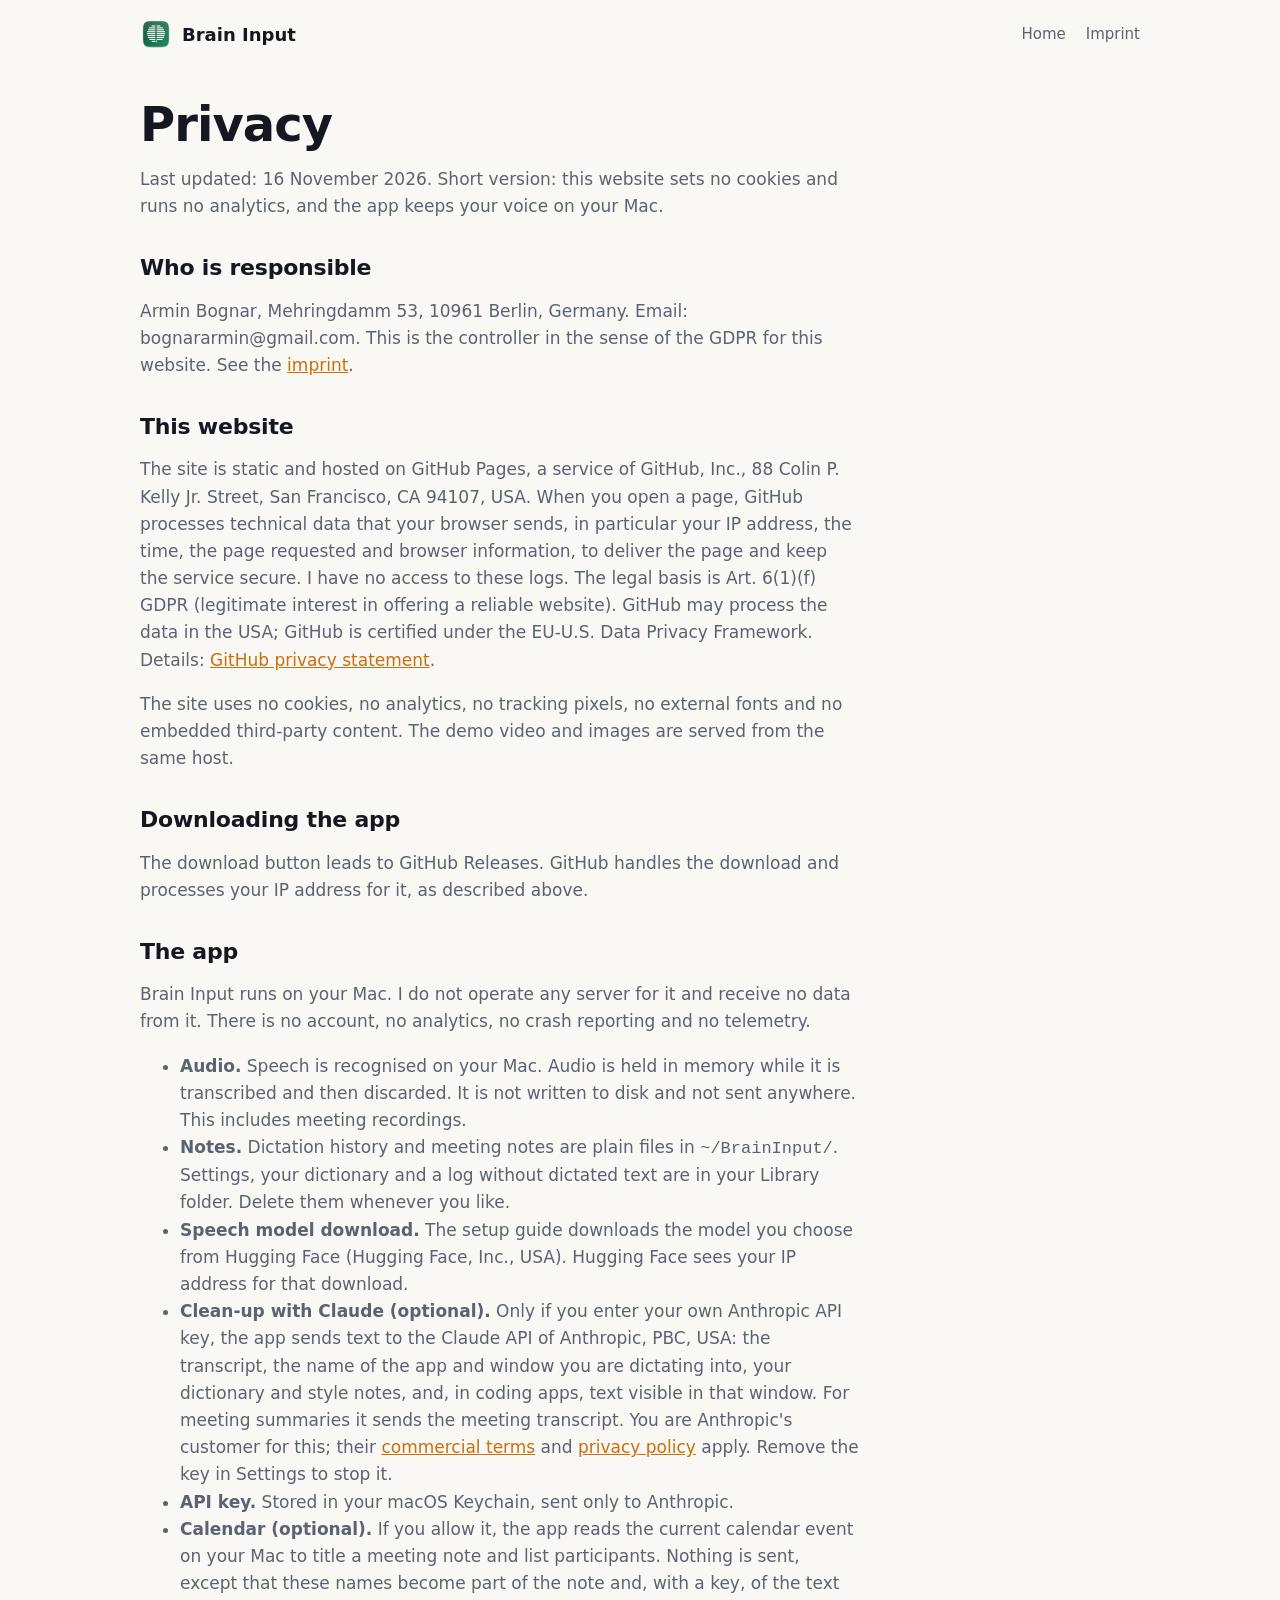
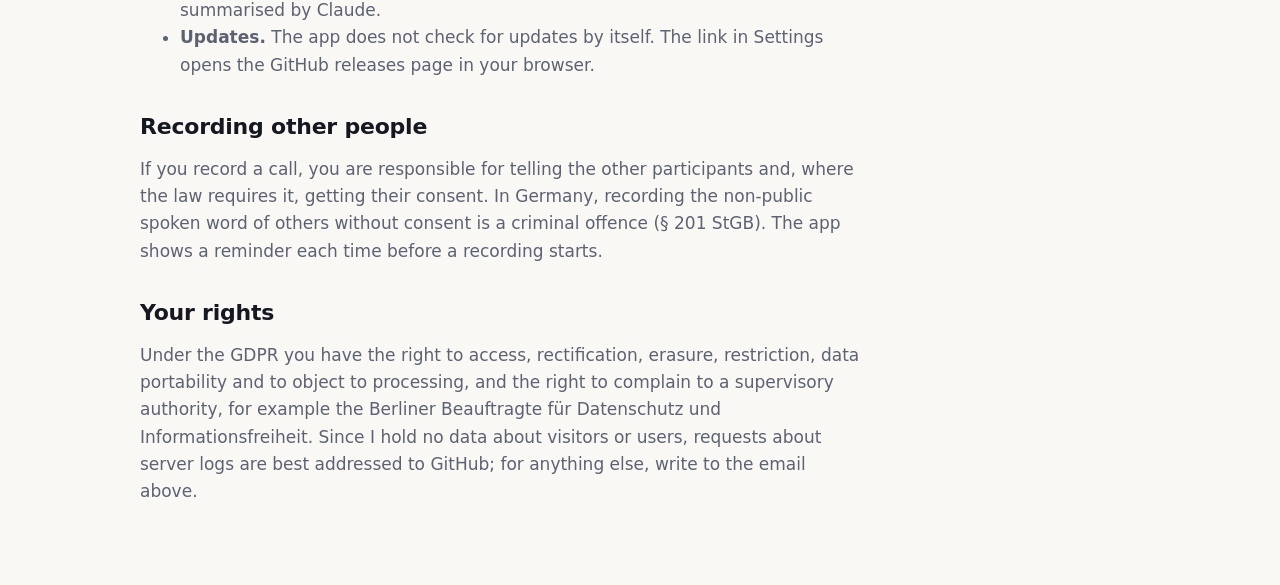
==== docs/privacy.html @ a195530f "Brain Input 0.1.0: first public beta Dictation for Mac with local speech recognition, optional clean" ====
<!doctype html>
<html lang="en">
<head>
<meta charset="utf-8"><meta name="viewport" content="width=device-width, initial-scale=1">
<title>Privacy · Brain Input</title>
<link rel="icon" href="media/icon.png"><link rel="stylesheet" href="style.css">
</head>
<body>
<div class="wrap">
  <header class="nav"><a class="brand" href="./"><img src="media/icon.png" alt="">Brain Input</a><nav><a href="./">Home</a><a href="imprint.html">Imprint</a></nav></header>
  <main class="doc">
    <h1>Privacy</h1>
    <p>Last updated: 16 November 2026. Short version: this website sets no cookies and runs no analytics, and the app keeps your voice on your Mac.</p>

    <h2>Who is responsible</h2>
    <p>Armin Bognar, Mehringdamm 53, 10961 Berlin, Germany. Email: bognararmin@gmail.com. This is the controller in the sense of the GDPR for this website. See the <a href="imprint.html">imprint</a>.</p>

    <h2>This website</h2>
    <p>The site is static and hosted on GitHub Pages, a service of GitHub, Inc., 88 Colin P. Kelly Jr. Street, San Francisco, CA 94107, USA. When you open a page, GitHub processes technical data that your browser sends, in particular your IP address, the time, the page requested and browser information, to deliver the page and keep the service secure. I have no access to these logs. The legal basis is Art. 6(1)(f) GDPR (legitimate interest in offering a reliable website). GitHub may process the data in the USA; GitHub is certified under the EU-U.S. Data Privacy Framework. Details: <a href="https://docs.github.com/en/site-policy/privacy-policies/github-general-privacy-statement">GitHub privacy statement</a>.</p>
    <p>The site uses no cookies, no analytics, no tracking pixels, no external fonts and no embedded third-party content. The demo video and images are served from the same host.</p>

    <h2>Downloading the app</h2>
    <p>The download button leads to GitHub Releases. GitHub handles the download and processes your IP address for it, as described above.</p>

    <h2>The app</h2>
    <p>Brain Input runs on your Mac. I do not operate any server for it and receive no data from it. There is no account, no analytics, no crash reporting and no telemetry.</p>
    <ul>
      <li><b>Audio.</b> Speech is recognised on your Mac. Audio is held in memory while it is transcribed and then discarded. It is not written to disk and not sent anywhere. This includes meeting recordings.</li>
      <li><b>Notes.</b> Dictation history and meeting notes are plain files in <code>~/BrainInput/</code>. Settings, your dictionary and a log without dictated text are in your Library folder. Delete them whenever you like.</li>
      <li><b>Speech model download.</b> The setup guide downloads the model you choose from Hugging Face (Hugging Face, Inc., USA). Hugging Face sees your IP address for that download.</li>
      <li><b>Clean-up with Claude (optional).</b> Only if you enter your own Anthropic API key, the app sends text to the Claude API of Anthropic, PBC, USA: the transcript, the name of the app and window you are dictating into, your dictionary and style notes, and, in coding apps, text visible in that window. For meeting summaries it sends the meeting transcript. You are Anthropic's customer for this; their <a href="https://www.anthropic.com/legal/commercial-terms">commercial terms</a> and <a href="https://www.anthropic.com/legal/privacy">privacy policy</a> apply. Remove the key in Settings to stop it.</li>
      <li><b>API key.</b> Stored in your macOS Keychain, sent only to Anthropic.</li>
      <li><b>Calendar (optional).</b> If you allow it, the app reads the current calendar event on your Mac to title a meeting note and list participants. Nothing is sent, except that these names become part of the note and, with a key, of the text summarised by Claude.</li>
      <li><b>Updates.</b> The app does not check for updates by itself. The link in Settings opens the GitHub releases page in your browser.</li>
    </ul>

    <h2>Recording other people</h2>
    <p>If you record a call, you are responsible for telling the other participants and, where the law requires it, getting their consent. In Germany, recording the non-public spoken word of others without consent is a criminal offence (§ 201 StGB). The app shows a reminder each time before a recording starts.</p>

    <h2>Your rights</h2>
    <p>Under the GDPR you have the right to access, rectification, erasure, restriction, data portability and to object to processing, and the right to complain to a supervisory authority, for example the Berliner Beauftragte für Datenschutz und Informationsfreiheit. Since I hold no data about visitors or users, requests about server logs are best addressed to GitHub; for anything else, write to the email above.</p>
  </main>
</div>
</body>
</html>
---- docs/style.css ----
/* Brain Input site. No external fonts, scripts or trackers. */
:root{--bg:#10121c;--bg2:#171a28;--card:#1c2030;--fg:#f2f1ee;--muted:#a3a8b8;--line:#2b3044;--accent:#fa9e3d;--accent-ink:#1a1206;
  --round:ui-rounded,"SF Pro Rounded",-apple-system,BlinkMacSystemFont,"Segoe UI",system-ui,sans-serif;--sans:-apple-system,BlinkMacSystemFont,"Segoe UI",system-ui,sans-serif}
@media (prefers-color-scheme: light){:root{--bg:#faf8f5;--bg2:#f1eee9;--card:#ffffff;--fg:#161821;--muted:#5d6272;--line:#e0dcd4;--accent:#c96f0c;--accent-ink:#ffffff}}
*{box-sizing:border-box}
html{scroll-behavior:smooth}
body{margin:0;background:var(--bg);color:var(--fg);font:17px/1.6 var(--sans);-webkit-font-smoothing:antialiased}
a{color:var(--accent)}
.wrap{max-width:1040px;margin:0 auto;padding:0 20px}
header.nav{display:flex;align-items:center;justify-content:space-between;padding:18px 0}
.brand{display:flex;align-items:center;gap:10px;font:700 18px var(--round);color:var(--fg);text-decoration:none}
.brand img{width:32px;height:32px;border-radius:8px}
.nav nav{display:flex;gap:20px;font-size:15px}
.nav nav a{color:var(--muted);text-decoration:none}
.nav nav a:hover{color:var(--fg)}
.hero{text-align:center;padding:48px 0 28px}
.tag{display:inline-block;font:600 13px var(--round);color:var(--accent);border:1px solid var(--accent);border-radius:99px;padding:4px 12px;margin-bottom:22px}
h1{font:800 clamp(44px,9vw,84px)/1 var(--round);letter-spacing:-.02em;margin:0 0 18px}
h1 em{font-style:normal;color:var(--accent)}
.lead{font-size:clamp(17px,2.4vw,21px);color:var(--muted);max-width:640px;margin:0 auto 28px}
.cta{display:flex;gap:12px;justify-content:center;flex-wrap:wrap}
.btn{display:inline-flex;align-items:center;gap:8px;font:700 17px var(--round);padding:13px 24px;border-radius:14px;text-decoration:none}
.btn.primary{background:var(--accent);color:var(--accent-ink)}
.btn.ghost{color:var(--fg);border:1px solid var(--line)}
.req{font-size:14px;color:var(--muted);margin-top:14px}
.stage{margin:36px auto 0;border-radius:18px;overflow:hidden;border:1px solid var(--line);background:#10121c;aspect-ratio:16/9;max-width:100%}
.stage video,.stage img{display:block;width:100%;height:100%;object-fit:cover}
.note{font-size:13px;color:var(--muted);text-align:center;margin-top:10px}
section{padding:64px 0}
h2{font:800 clamp(28px,4.6vw,42px)/1.1 var(--round);letter-spacing:-.01em;margin:0 0 12px;text-wrap:balance}
.sub{color:var(--muted);max-width:620px;margin:0 0 32px}
.grid{display:grid;grid-template-columns:repeat(3,1fr);gap:16px}
.card{background:var(--card);border:1px solid var(--line);border-radius:16px;padding:22px;min-width:0}
.card h3{font:700 18px var(--round);margin:0 0 6px}
.card p{margin:0;color:var(--muted);font-size:15.5px}
.card .k{font:600 12px var(--round);color:var(--accent);letter-spacing:.06em;text-transform:uppercase;display:block;margin-bottom:10px}
.shots{display:grid;grid-template-columns:repeat(3,1fr);gap:16px}
.shots figure{margin:0;min-width:0}
.shots img{width:100%;border-radius:12px;border:1px solid var(--line);display:block}
.shots figcaption{font-size:14.5px;color:var(--muted);margin-top:10px}
.shots b{color:var(--fg);display:block;font-family:var(--round)}
.split{display:grid;grid-template-columns:1fr 1fr;gap:32px;align-items:center}
.split img{width:100%;border-radius:14px;border:1px solid var(--line)}
ul.plain{list-style:none;padding:0;margin:0;display:grid;gap:14px}
ul.plain li{padding-left:28px;position:relative;color:var(--muted)}
ul.plain li::before{content:"";position:absolute;left:0;top:.55em;width:12px;height:12px;border-radius:50%;background:var(--accent)}
ul.plain b{color:var(--fg)}
.band{background:var(--bg2);border-block:1px solid var(--line)}
.story{max-width:720px}
.story p{color:var(--muted)}
.story p b{color:var(--fg)}
details{border-bottom:1px solid var(--line);padding:16px 0}
summary{font:700 17px var(--round);cursor:pointer}
details p{color:var(--muted);margin:10px 0 0;max-width:700px}
footer{padding:36px 0 56px;color:var(--muted);font-size:14.5px}
footer .row{display:flex;gap:20px;flex-wrap:wrap;justify-content:space-between}
footer a{color:var(--muted)}
.doc{max-width:720px;padding:32px 0 64px}
.doc h1{font-size:clamp(34px,6vw,48px)}
.doc h2{font-size:22px;margin-top:36px}
.doc p,.doc li{color:var(--muted)}
.doc address{font-style:normal;color:var(--fg)}
:focus-visible{outline:2px solid var(--accent);outline-offset:3px}
@media (max-width:780px){.grid,.shots{grid-template-columns:1fr}.split{grid-template-columns:1fr}.nav nav a.hide{display:none}section{padding:44px 0}}
@media (prefers-reduced-motion: reduce){html{scroll-behavior:auto}}
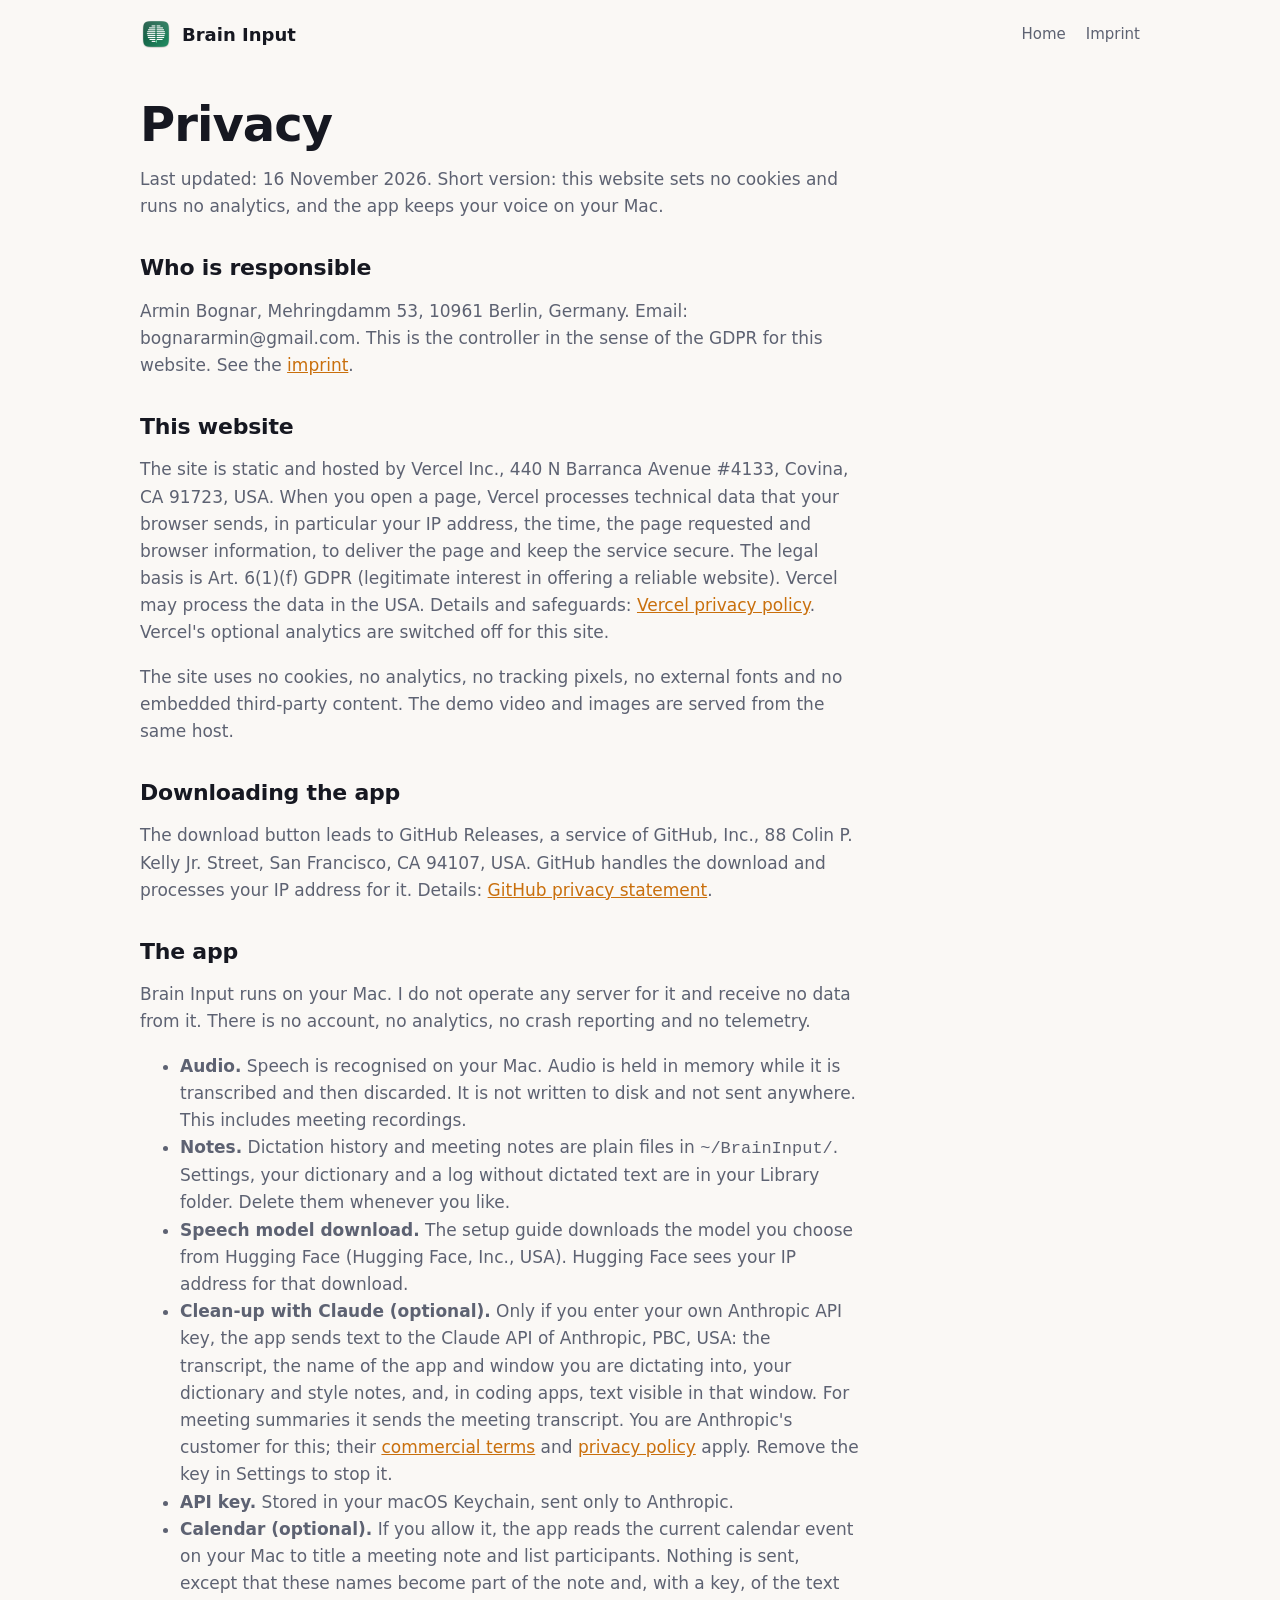
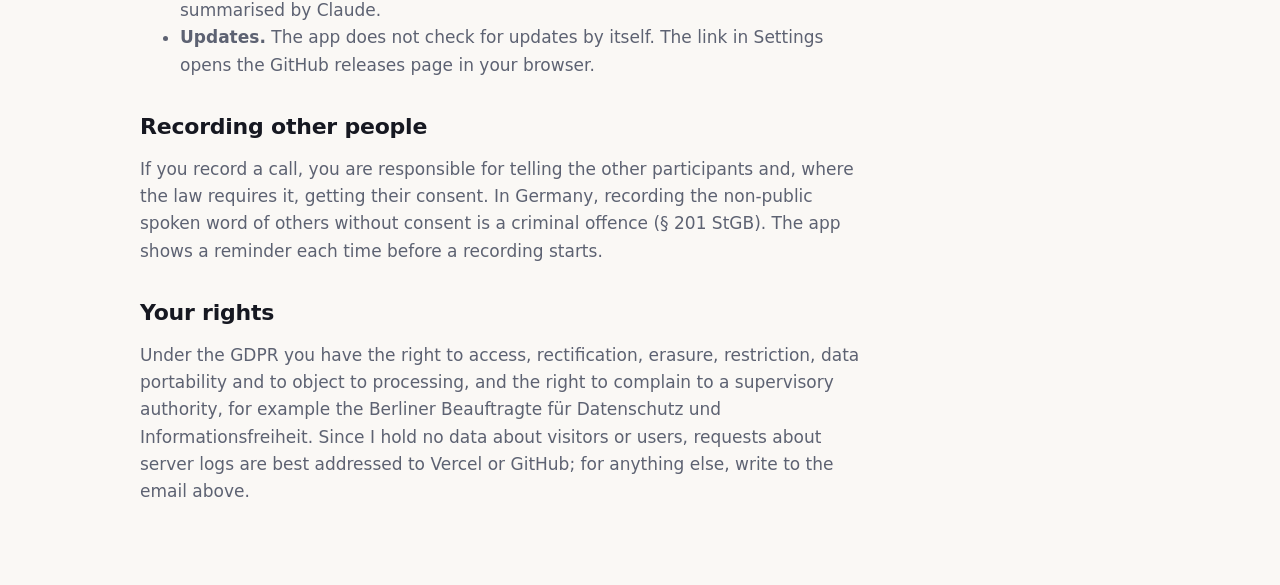
==== commit 101c9667: "Host the site on Vercel; update links Co-Authored-By: Claude Fable 5.2 <noreply@anthropic.com>" ====
--- a/docs/privacy.html
+++ b/docs/privacy.html
@@ -16,11 +16,11 @@
     <p>Armin Bognar, Mehringdamm 53, 10961 Berlin, Germany. Email: bognararmin@gmail.com. This is the controller in the sense of the GDPR for this website. See the <a href="imprint.html">imprint</a>.</p>
 
     <h2>This website</h2>
-    <p>The site is static and hosted on GitHub Pages, a service of GitHub, Inc., 88 Colin P. Kelly Jr. Street, San Francisco, CA 94107, USA. When you open a page, GitHub processes technical data that your browser sends, in particular your IP address, the time, the page requested and browser information, to deliver the page and keep the service secure. I have no access to these logs. The legal basis is Art. 6(1)(f) GDPR (legitimate interest in offering a reliable website). GitHub may process the data in the USA; GitHub is certified under the EU-U.S. Data Privacy Framework. Details: <a href="https://docs.github.com/en/site-policy/privacy-policies/github-general-privacy-statement">GitHub privacy statement</a>.</p>
+    <p>The site is static and hosted by Vercel Inc., 440 N Barranca Avenue #4133, Covina, CA 91723, USA. When you open a page, Vercel processes technical data that your browser sends, in particular your IP address, the time, the page requested and browser information, to deliver the page and keep the service secure. The legal basis is Art. 6(1)(f) GDPR (legitimate interest in offering a reliable website). Vercel may process the data in the USA. Details and safeguards: <a href="https://vercel.com/legal/privacy-policy">Vercel privacy policy</a>. Vercel's optional analytics are switched off for this site.</p>
     <p>The site uses no cookies, no analytics, no tracking pixels, no external fonts and no embedded third-party content. The demo video and images are served from the same host.</p>
 
     <h2>Downloading the app</h2>
-    <p>The download button leads to GitHub Releases. GitHub handles the download and processes your IP address for it, as described above.</p>
+    <p>The download button leads to GitHub Releases, a service of GitHub, Inc., 88 Colin P. Kelly Jr. Street, San Francisco, CA 94107, USA. GitHub handles the download and processes your IP address for it. Details: <a href="https://docs.github.com/en/site-policy/privacy-policies/github-general-privacy-statement">GitHub privacy statement</a>.</p>
 
     <h2>The app</h2>
     <p>Brain Input runs on your Mac. I do not operate any server for it and receive no data from it. There is no account, no analytics, no crash reporting and no telemetry.</p>
@@ -38,7 +38,7 @@
     <p>If you record a call, you are responsible for telling the other participants and, where the law requires it, getting their consent. In Germany, recording the non-public spoken word of others without consent is a criminal offence (§ 201 StGB). The app shows a reminder each time before a recording starts.</p>
 
     <h2>Your rights</h2>
-    <p>Under the GDPR you have the right to access, rectification, erasure, restriction, data portability and to object to processing, and the right to complain to a supervisory authority, for example the Berliner Beauftragte für Datenschutz und Informationsfreiheit. Since I hold no data about visitors or users, requests about server logs are best addressed to GitHub; for anything else, write to the email above.</p>
+    <p>Under the GDPR you have the right to access, rectification, erasure, restriction, data portability and to object to processing, and the right to complain to a supervisory authority, for example the Berliner Beauftragte für Datenschutz und Informationsfreiheit. Since I hold no data about visitors or users, requests about server logs are best addressed to Vercel or GitHub; for anything else, write to the email above.</p>
   </main>
 </div>
 </body>
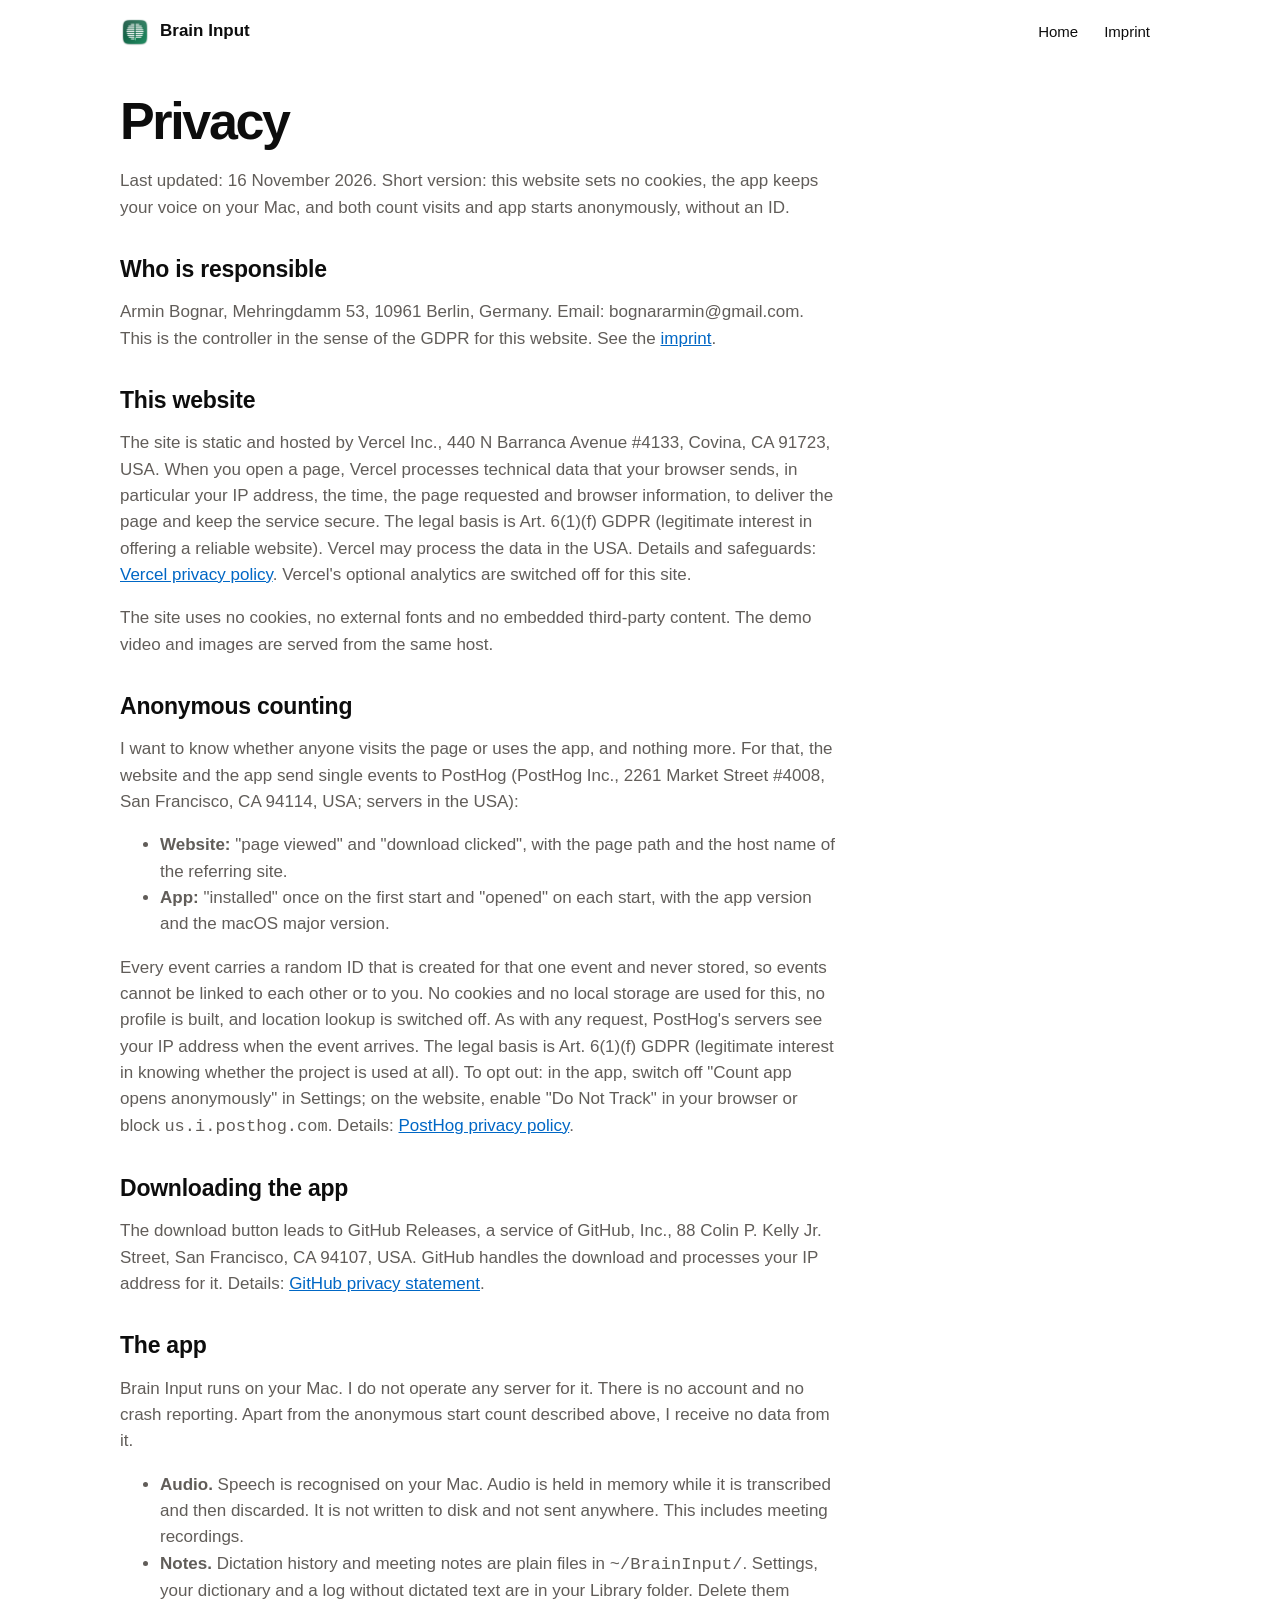
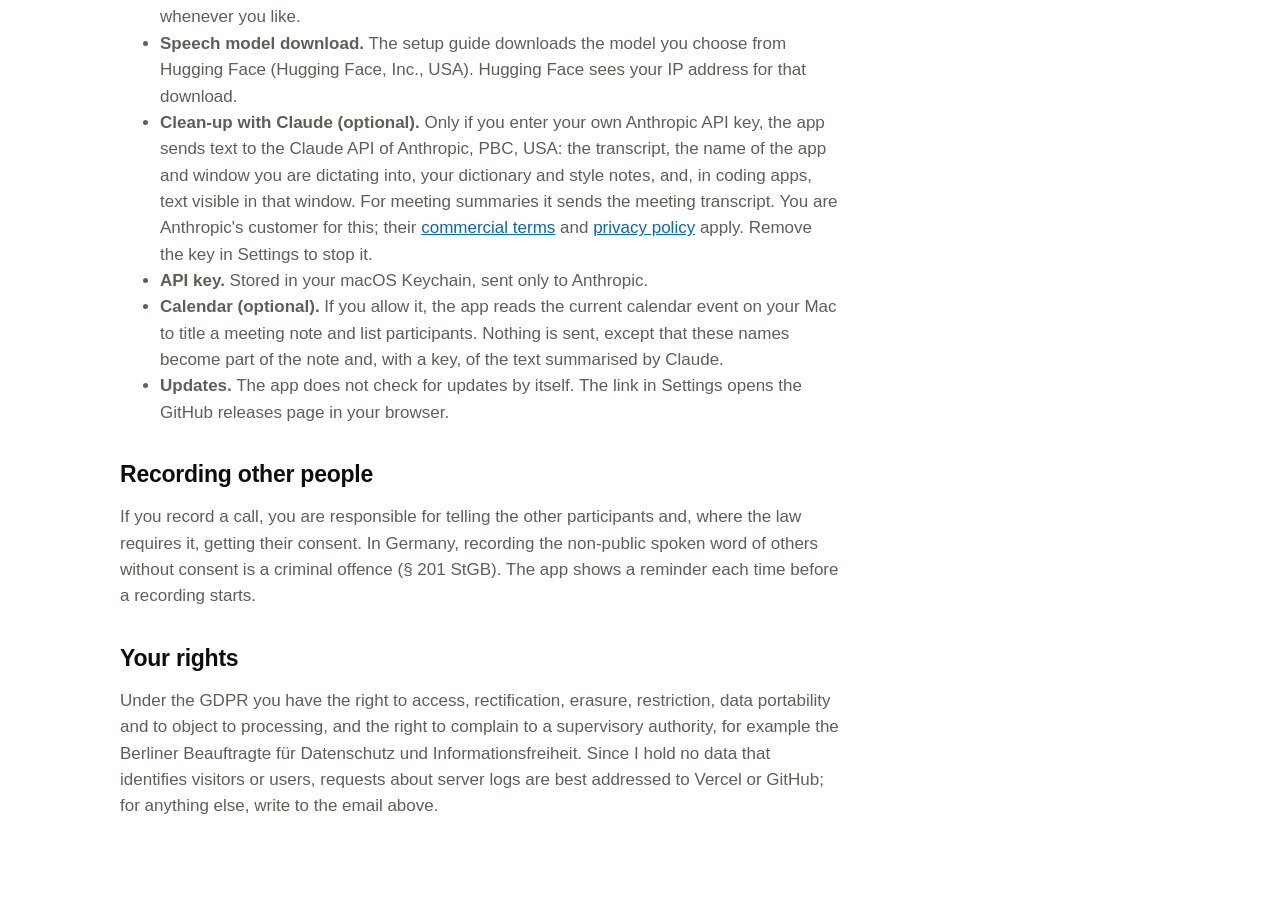
==== commit 54b05ddf: "0.1.1: Notion-style look, German demo video with section cards, anonymous open count - Demo video: G" ====
--- a/docs/privacy.html
+++ b/docs/privacy.html
@@ -10,20 +10,28 @@
   <header class="nav"><a class="brand" href="./"><img src="media/icon.png" alt="">Brain Input</a><nav><a href="./">Home</a><a href="imprint.html">Imprint</a></nav></header>
   <main class="doc">
     <h1>Privacy</h1>
-    <p>Last updated: 16 November 2026. Short version: this website sets no cookies and runs no analytics, and the app keeps your voice on your Mac.</p>
+    <p>Last updated: 16 November 2026. Short version: this website sets no cookies, the app keeps your voice on your Mac, and both count visits and app starts anonymously, without an ID.</p>
 
     <h2>Who is responsible</h2>
     <p>Armin Bognar, Mehringdamm 53, 10961 Berlin, Germany. Email: bognararmin@gmail.com. This is the controller in the sense of the GDPR for this website. See the <a href="imprint.html">imprint</a>.</p>
 
     <h2>This website</h2>
     <p>The site is static and hosted by Vercel Inc., 440 N Barranca Avenue #4133, Covina, CA 91723, USA. When you open a page, Vercel processes technical data that your browser sends, in particular your IP address, the time, the page requested and browser information, to deliver the page and keep the service secure. The legal basis is Art. 6(1)(f) GDPR (legitimate interest in offering a reliable website). Vercel may process the data in the USA. Details and safeguards: <a href="https://vercel.com/legal/privacy-policy">Vercel privacy policy</a>. Vercel's optional analytics are switched off for this site.</p>
-    <p>The site uses no cookies, no analytics, no tracking pixels, no external fonts and no embedded third-party content. The demo video and images are served from the same host.</p>
+    <p>The site uses no cookies, no external fonts and no embedded third-party content. The demo video and images are served from the same host.</p>
+
+    <h2>Anonymous counting</h2>
+    <p>I want to know whether anyone visits the page or uses the app, and nothing more. For that, the website and the app send single events to PostHog (PostHog Inc., 2261 Market Street #4008, San Francisco, CA 94114, USA; servers in the USA):</p>
+    <ul>
+      <li><b>Website:</b> "page viewed" and "download clicked", with the page path and the host name of the referring site.</li>
+      <li><b>App:</b> "installed" once on the first start and "opened" on each start, with the app version and the macOS major version.</li>
+    </ul>
+    <p>Every event carries a random ID that is created for that one event and never stored, so events cannot be linked to each other or to you. No cookies and no local storage are used for this, no profile is built, and location lookup is switched off. As with any request, PostHog's servers see your IP address when the event arrives. The legal basis is Art. 6(1)(f) GDPR (legitimate interest in knowing whether the project is used at all). To opt out: in the app, switch off "Count app opens anonymously" in Settings; on the website, enable "Do Not Track" in your browser or block <code>us.i.posthog.com</code>. Details: <a href="https://posthog.com/privacy">PostHog privacy policy</a>.</p>
 
     <h2>Downloading the app</h2>
     <p>The download button leads to GitHub Releases, a service of GitHub, Inc., 88 Colin P. Kelly Jr. Street, San Francisco, CA 94107, USA. GitHub handles the download and processes your IP address for it. Details: <a href="https://docs.github.com/en/site-policy/privacy-policies/github-general-privacy-statement">GitHub privacy statement</a>.</p>
 
     <h2>The app</h2>
-    <p>Brain Input runs on your Mac. I do not operate any server for it and receive no data from it. There is no account, no analytics, no crash reporting and no telemetry.</p>
+    <p>Brain Input runs on your Mac. I do not operate any server for it. There is no account and no crash reporting. Apart from the anonymous start count described above, I receive no data from it.</p>
     <ul>
       <li><b>Audio.</b> Speech is recognised on your Mac. Audio is held in memory while it is transcribed and then discarded. It is not written to disk and not sent anywhere. This includes meeting recordings.</li>
       <li><b>Notes.</b> Dictation history and meeting notes are plain files in <code>~/BrainInput/</code>. Settings, your dictionary and a log without dictated text are in your Library folder. Delete them whenever you like.</li>
@@ -38,7 +46,7 @@
     <p>If you record a call, you are responsible for telling the other participants and, where the law requires it, getting their consent. In Germany, recording the non-public spoken word of others without consent is a criminal offence (§ 201 StGB). The app shows a reminder each time before a recording starts.</p>
 
     <h2>Your rights</h2>
-    <p>Under the GDPR you have the right to access, rectification, erasure, restriction, data portability and to object to processing, and the right to complain to a supervisory authority, for example the Berliner Beauftragte für Datenschutz und Informationsfreiheit. Since I hold no data about visitors or users, requests about server logs are best addressed to Vercel or GitHub; for anything else, write to the email above.</p>
+    <p>Under the GDPR you have the right to access, rectification, erasure, restriction, data portability and to object to processing, and the right to complain to a supervisory authority, for example the Berliner Beauftragte für Datenschutz und Informationsfreiheit. Since I hold no data that identifies visitors or users, requests about server logs are best addressed to Vercel or GitHub; for anything else, write to the email above.</p>
   </main>
 </div>
 </body>
--- a/docs/style.css
+++ b/docs/style.css
@@ -1,65 +1,78 @@
-/* Brain Input site. No external fonts, scripts or trackers. */
-:root{--bg:#10121c;--bg2:#171a28;--card:#1c2030;--fg:#f2f1ee;--muted:#a3a8b8;--line:#2b3044;--accent:#fa9e3d;--accent-ink:#1a1206;
-  --round:ui-rounded,"SF Pro Rounded",-apple-system,BlinkMacSystemFont,"Segoe UI",system-ui,sans-serif;--sans:-apple-system,BlinkMacSystemFont,"Segoe UI",system-ui,sans-serif}
-@media (prefers-color-scheme: light){:root{--bg:#faf8f5;--bg2:#f1eee9;--card:#ffffff;--fg:#161821;--muted:#5d6272;--line:#e0dcd4;--accent:#c96f0c;--accent-ink:#ffffff}}
+/* Brain Input site. No external fonts, no cookies. */
+:root{--bg:#fff;--bg2:#f6f5f4;--card:#fff;--fg:rgba(0,0,0,.95);--muted:#615d59;--line:rgba(0,0,0,.1);--accent:#0075de;--accent-ink:#fff;--accent-text:#0067c5;
+  --yellow:#fbf3db;--blue:#e7f3f8;--green:#edf3ec;--pink:#fdebec;--purple:#f3eefa;--orange:#fbecdd;
+  --sans:Inter,-apple-system,BlinkMacSystemFont,"Segoe UI",Helvetica,Arial,sans-serif}
+@media (prefers-color-scheme: dark){:root{--bg:#191919;--bg2:#202020;--card:#252525;--fg:rgba(255,255,255,.92);--muted:#a3a19d;--line:rgba(255,255,255,.12);--accent:#2383e2;--accent-text:#5aa7f0;
+  --yellow:#3a3220;--blue:#1f2f3a;--green:#22302a;--pink:#3a2426;--purple:#2d2638;--orange:#3a2a1e}}
 *{box-sizing:border-box}
 html{scroll-behavior:smooth}
-body{margin:0;background:var(--bg);color:var(--fg);font:17px/1.6 var(--sans);-webkit-font-smoothing:antialiased}
-a{color:var(--accent)}
-.wrap{max-width:1040px;margin:0 auto;padding:0 20px}
-header.nav{display:flex;align-items:center;justify-content:space-between;padding:18px 0}
-.brand{display:flex;align-items:center;gap:10px;font:700 18px var(--round);color:var(--fg);text-decoration:none}
-.brand img{width:32px;height:32px;border-radius:8px}
-.nav nav{display:flex;gap:20px;font-size:15px}
-.nav nav a{color:var(--muted);text-decoration:none}
-.nav nav a:hover{color:var(--fg)}
-.hero{text-align:center;padding:48px 0 28px}
-.tag{display:inline-block;font:600 13px var(--round);color:var(--accent);border:1px solid var(--accent);border-radius:99px;padding:4px 12px;margin-bottom:22px}
-h1{font:800 clamp(44px,9vw,84px)/1 var(--round);letter-spacing:-.02em;margin:0 0 18px}
-h1 em{font-style:normal;color:var(--accent)}
-.lead{font-size:clamp(17px,2.4vw,21px);color:var(--muted);max-width:640px;margin:0 auto 28px}
-.cta{display:flex;gap:12px;justify-content:center;flex-wrap:wrap}
-.btn{display:inline-flex;align-items:center;gap:8px;font:700 17px var(--round);padding:13px 24px;border-radius:14px;text-decoration:none}
+body{margin:0;background:var(--bg);color:var(--fg);font:17px/1.55 var(--sans);-webkit-font-smoothing:antialiased;overflow-x:hidden}
+a{color:var(--accent-text)}
+.wrap{max-width:1080px;margin:0 auto;padding:0 20px}
+header.nav{display:flex;align-items:center;justify-content:space-between;padding:14px 0;gap:12px}
+.brand{display:flex;align-items:center;gap:10px;font-weight:600;font-size:17px;color:var(--fg);text-decoration:none;white-space:nowrap}
+.brand img{width:30px;height:30px;border-radius:7px}
+.nav nav{display:flex;gap:6px;font-size:15px;align-items:center}
+.nav nav a{color:var(--fg);text-decoration:none;padding:6px 10px;border-radius:8px}
+.nav nav a:hover{background:var(--bg2)}
+.nav nav a.btn{color:var(--accent-ink);padding:6px 14px;font-size:15px}
+.hero{text-align:center;padding:56px 0 24px}
+.tag{display:inline-block;font-weight:600;font-size:13px;color:var(--fg);background:var(--yellow);border-radius:6px;padding:4px 10px;margin-bottom:22px}
+h1{font-weight:600;font-size:clamp(46px,10vw,92px);line-height:1.02;letter-spacing:-.045em;margin:0 0 20px;text-wrap:balance}
+.lead{font-size:clamp(18px,2.4vw,22px);line-height:1.4;color:var(--muted);max-width:660px;margin:0 auto 28px;text-wrap:pretty}
+.cta{display:flex;gap:10px;justify-content:center;flex-wrap:wrap}
+.btn{display:inline-flex;align-items:center;gap:8px;font-weight:500;font-size:17px;padding:11px 20px;border-radius:9px;text-decoration:none;border:1px solid transparent}
 .btn.primary{background:var(--accent);color:var(--accent-ink)}
-.btn.ghost{color:var(--fg);border:1px solid var(--line)}
+.btn.primary:hover{filter:brightness(.93)}
+.btn.ghost{color:var(--fg);background:var(--bg2)}
 .req{font-size:14px;color:var(--muted);margin-top:14px}
-.stage{margin:36px auto 0;border-radius:18px;overflow:hidden;border:1px solid var(--line);background:#10121c;aspect-ratio:16/9;max-width:100%}
+.stage{margin:40px auto 0;border-radius:16px;overflow:hidden;border:1px solid var(--line);background:#fff;aspect-ratio:16/9;max-width:100%;box-shadow:0 20px 50px -20px rgba(0,0,0,.18)}
 .stage video,.stage img{display:block;width:100%;height:100%;object-fit:cover}
-.note{font-size:13px;color:var(--muted);text-align:center;margin-top:10px}
-section{padding:64px 0}
-h2{font:800 clamp(28px,4.6vw,42px)/1.1 var(--round);letter-spacing:-.01em;margin:0 0 12px;text-wrap:balance}
-.sub{color:var(--muted);max-width:620px;margin:0 0 32px}
-.grid{display:grid;grid-template-columns:repeat(3,1fr);gap:16px}
-.card{background:var(--card);border:1px solid var(--line);border-radius:16px;padding:22px;min-width:0}
-.card h3{font:700 18px var(--round);margin:0 0 6px}
+.note{font-size:13px;color:var(--muted);text-align:center;margin-top:12px}
+section{padding:72px 0}
+h2{font-weight:700;font-size:clamp(30px,4.8vw,46px);line-height:1.1;letter-spacing:-.03em;margin:0 0 12px;text-wrap:balance}
+.sub{color:var(--muted);max-width:620px;margin:0 0 32px;font-size:19px}
+.grid{display:grid;grid-template-columns:repeat(3,1fr);gap:14px}
+.card{background:var(--bg2);border-radius:14px;padding:24px;min-width:0}
+.card h3{font-weight:600;font-size:20px;letter-spacing:-.01em;margin:0 0 6px}
 .card p{margin:0;color:var(--muted);font-size:15.5px}
-.card .k{font:600 12px var(--round);color:var(--accent);letter-spacing:.06em;text-transform:uppercase;display:block;margin-bottom:10px}
-.shots{display:grid;grid-template-columns:repeat(3,1fr);gap:16px}
-.shots figure{margin:0;min-width:0}
-.shots img{width:100%;border-radius:12px;border:1px solid var(--line);display:block}
-.shots figcaption{font-size:14.5px;color:var(--muted);margin-top:10px}
-.shots b{color:var(--fg);display:block;font-family:var(--round)}
-.split{display:grid;grid-template-columns:1fr 1fr;gap:32px;align-items:center}
-.split img{width:100%;border-radius:14px;border:1px solid var(--line)}
-ul.plain{list-style:none;padding:0;margin:0;display:grid;gap:14px}
-ul.plain li{padding-left:28px;position:relative;color:var(--muted)}
-ul.plain li::before{content:"";position:absolute;left:0;top:.55em;width:12px;height:12px;border-radius:50%;background:var(--accent)}
-ul.plain b{color:var(--fg)}
-.band{background:var(--bg2);border-block:1px solid var(--line)}
+.card .k{font-weight:600;font-size:13px;display:inline-block;margin-bottom:14px;padding:3px 9px;border-radius:6px;background:var(--card);border:1px solid var(--line)}
+.card.wide{grid-column:span 2}
+.c-yellow{background:var(--yellow)}.c-blue{background:var(--blue)}.c-green{background:var(--green)}.c-pink{background:var(--pink)}.c-purple{background:var(--purple)}.c-orange{background:var(--orange)}
+.shots{display:grid;grid-template-columns:repeat(3,1fr);gap:14px}
+.shots figure{margin:0;min-width:0;border-radius:14px;padding:18px 18px 22px}
+.shots img{width:100%;border-radius:9px;border:1px solid var(--line);display:block;background:#fff}
+.shots figcaption{font-size:15px;color:var(--muted);margin-top:16px}
+.shots b{color:var(--fg);display:block;font-size:20px;font-weight:600;letter-spacing:-.01em;margin-bottom:2px}
+.shots .n{font:600 13px ui-monospace,SFMono-Regular,Menlo,monospace;color:var(--muted);display:block;margin-bottom:12px}
+.split{display:grid;grid-template-columns:1fr 1fr;gap:40px;align-items:center}
+.split img{width:100%;border-radius:14px;border:1px solid var(--line);box-shadow:0 20px 50px -24px rgba(0,0,0,.2)}
+ol.steps{list-style:none;padding:0;margin:20px 0 0;display:grid;gap:14px;counter-reset:s}
+ol.steps li{counter-increment:s;padding-left:44px;position:relative;color:var(--muted)}
+ol.steps li::before{content:counter(s);position:absolute;left:0;top:0;width:28px;height:28px;border-radius:7px;background:var(--bg2);color:var(--fg);font-weight:600;font-size:14px;display:grid;place-items:center}
+ul.plain{list-style:none;padding:0;margin:20px 0 0;display:grid;gap:14px}
+ul.plain li{padding-left:30px;position:relative;color:var(--muted)}
+ul.plain li::before{content:"✓";position:absolute;left:0;top:0;font-weight:700;color:var(--fg)}
+ul.plain b,ol.steps b{color:var(--fg);font-weight:600}
+.band{background:var(--bg2)}
+.band .card:not([class*=c-]){background:var(--card)}
 .story{max-width:720px}
-.story p{color:var(--muted)}
-.story p b{color:var(--fg)}
-details{border-bottom:1px solid var(--line);padding:16px 0}
-summary{font:700 17px var(--round);cursor:pointer}
+.story p{color:var(--muted);font-size:19px}
+.story p b{color:var(--fg);font-weight:600}
+.final{text-align:center}
+.final h2{font-size:clamp(34px,6vw,60px);letter-spacing:-.04em}
+.final .sub{margin:0 auto 26px}
+details{border-bottom:1px solid var(--line);padding:18px 0}
+summary{font-weight:600;font-size:18px;cursor:pointer}
 details p{color:var(--muted);margin:10px 0 0;max-width:700px}
-footer{padding:36px 0 56px;color:var(--muted);font-size:14.5px}
+footer{padding:36px 0 56px;color:var(--muted);font-size:14.5px;border-top:1px solid var(--line)}
 footer .row{display:flex;gap:20px;flex-wrap:wrap;justify-content:space-between}
 footer a{color:var(--muted)}
 .doc{max-width:720px;padding:32px 0 64px}
-.doc h1{font-size:clamp(34px,6vw,48px)}
-.doc h2{font-size:22px;margin-top:36px}
+.doc h1{font-size:clamp(36px,6vw,52px)}
+.doc h2{font-size:23px;letter-spacing:-.01em;margin-top:36px}
 .doc p,.doc li{color:var(--muted)}
 .doc address{font-style:normal;color:var(--fg)}
 :focus-visible{outline:2px solid var(--accent);outline-offset:3px}
-@media (max-width:780px){.grid,.shots{grid-template-columns:1fr}.split{grid-template-columns:1fr}.nav nav a.hide{display:none}section{padding:44px 0}}
+@media (max-width:780px){.grid,.shots{grid-template-columns:1fr}.card.wide{grid-column:auto}.split{grid-template-columns:1fr;gap:24px}.nav nav a.hide{display:none}section{padding:48px 0}.hero{padding-top:36px}}
 @media (prefers-reduced-motion: reduce){html{scroll-behavior:auto}}
